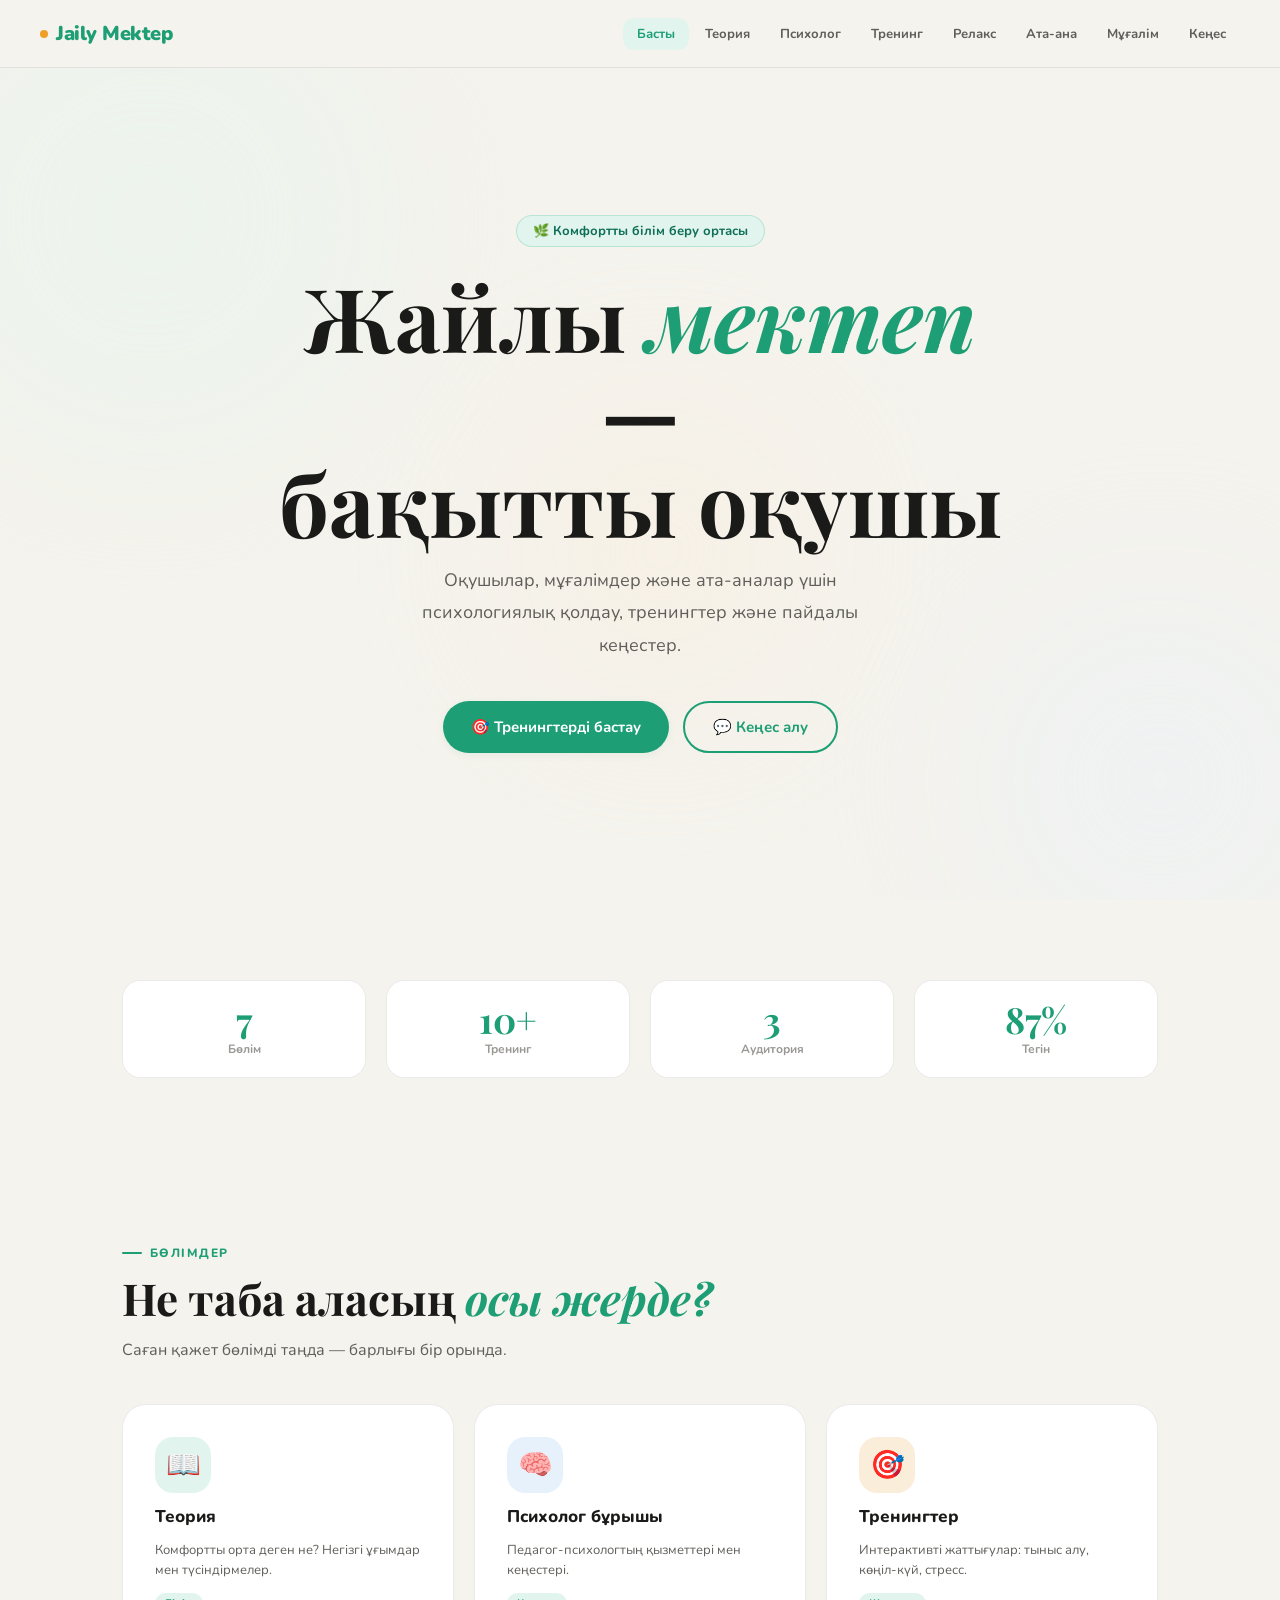
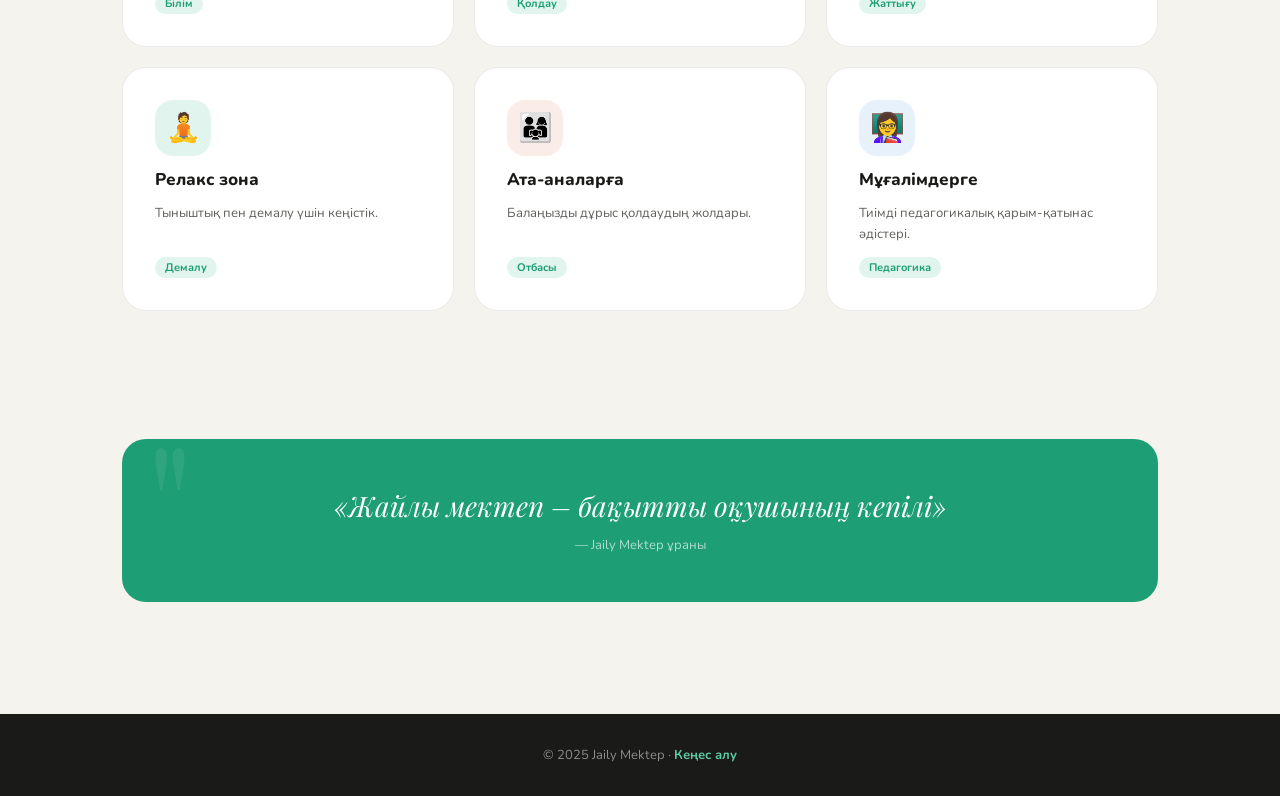
==== index.html @ 15afd7b7 "Add files via upload" ====
<!DOCTYPE html>
<html lang="kk">
<head>
  <meta charset="UTF-8"/>
  <meta name="viewport" content="width=device-width,initial-scale=1.0"/>
  <title>Jaily Mektep – Басты бет</title>
  <link rel="stylesheet" href="style.css"/>
</head>
<body class="page-fade-in">
<nav>
  <a href="index.html" class="logo">
    <div class="logo-dot"></div>
    Jaily Mektep
  </a>
  <div class="nav-links">
    <a href="index.html"    class="nav-link">Басты</a>
    <a href="theory.html"   class="nav-link">Теория</a>
    <a href="psych.html"    class="nav-link">Психолог</a>
    <a href="training.html" class="nav-link">Тренинг</a>
    <a href="relax.html"    class="nav-link">Релакс</a>
    <a href="parents.html"  class="nav-link">Ата-ана</a>
    <a href="teachers.html" class="nav-link">Мұғалім</a>
    <a href="contact.html"  class="nav-link">Кеңес</a>
  </div>
  <button class="nav-burger" aria-label="Menu">
    <span></span><span></span><span></span>
  </button>
</nav>

<div class="page-wrap">

  <!-- Hero -->
  <section class="hero">
    <div class="hero-bg">
      <div class="hero-blob hero-blob-1"></div>
      <div class="hero-blob hero-blob-2"></div>
      <div class="hero-blob hero-blob-3"></div>
    </div>
    <div class="hero-content">
      <div class="hero-badge">🌿 Комфортты білім беру ортасы</div>
      <h1>Жайлы <em>мектеп</em> —<br/>бақытты оқушы</h1>
      <p class="hero-sub">Оқушылар, мұғалімдер және ата-аналар үшін психологиялық қолдау, тренингтер және пайдалы кеңестер.</p>
      <div class="hero-cta">
        <a href="training.html" class="btn btn-primary">🎯 Тренингтерді бастау</a>
        <a href="contact.html"  class="btn btn-ghost">💬 Кеңес алу</a>
      </div>
    </div>
  </section>

  <!-- Stats -->
  <div class="section-sm">
    <div class="stat-row reveal">
      <div class="stat-box">
        <div class="stat-num" data-count="8" data-suffix="">8</div>
        <div class="stat-label">Бөлім</div>
      </div>
      <div class="stat-box">
        <div class="stat-num" data-count="12" data-suffix="+">12+</div>
        <div class="stat-label">Тренинг</div>
      </div>
      <div class="stat-box">
        <div class="stat-num" data-count="3" data-suffix="">3</div>
        <div class="stat-label">Аудитория</div>
      </div>
      <div class="stat-box">
        <div class="stat-num" data-count="100" data-suffix="%">100%</div>
        <div class="stat-label">Тегін</div>
      </div>
    </div>
  </div>

  <!-- Pages nav cards -->
  <div class="section">
    <div class="reveal">
      <div class="section-label">Бөлімдер</div>
      <h2 class="section-title">Не таба аласың <em>осы жерде?</em></h2>
      <p class="section-sub" style="margin-bottom: 2.5rem">Саған қажет бөлімді таңда — барлығы бір орында.</p>
    </div>
    <div class="grid-3">
      <a href="theory.html" class="nav-card reveal delay-1">
        <div class="nav-card-icon" style="background:#E1F5EE">📖</div>
        <h3>Теория</h3>
        <p>Комфортты орта деген не? Негізгі ұғымдар мен түсіндірмелер.</p>
        <span class="nav-card-tag">Білім</span>
      </a>
      <a href="psych.html" class="nav-card reveal delay-2">
        <div class="nav-card-icon" style="background:#E6F1FB">🧠</div>
        <h3>Психолог бұрышы</h3>
        <p>Педагог-психологтың қызметтері мен кеңестері.</p>
        <span class="nav-card-tag">Қолдау</span>
      </a>
      <a href="training.html" class="nav-card reveal delay-3">
        <div class="nav-card-icon" style="background:#FAEEDA">🎯</div>
        <h3>Тренингтер</h3>
        <p>Интерактивті жаттығулар: тыныс алу, көңіл-күй, стресс.</p>
        <span class="nav-card-tag">Жаттығу</span>
      </a>
      <a href="relax.html" class="nav-card reveal delay-1">
        <div class="nav-card-icon" style="background:#E1F5EE">🧘</div>
        <h3>Релакс зона</h3>
        <p>Тыныштық пен демалу үшін кеңістік.</p>
        <span class="nav-card-tag">Демалу</span>
      </a>
      <a href="parents.html" class="nav-card reveal delay-2">
        <div class="nav-card-icon" style="background:#FAECE7">👨‍👩‍👧</div>
        <h3>Ата-аналарға</h3>
        <p>Балаңызды дұрыс қолдаудың жолдары.</p>
        <span class="nav-card-tag">Отбасы</span>
      </a>
      <a href="teachers.html" class="nav-card reveal delay-3">
        <div class="nav-card-icon" style="background:#E6F1FB">👩‍🏫</div>
        <h3>Мұғалімдерге</h3>
        <p>Тиімді педагогикалық қарым-қатынас әдістері.</p>
        <span class="nav-card-tag">Педагогика</span>
      </a>
    </div>
  </div>

  <!-- Quote -->
  <div class="section-sm">
    <div class="quote-band reveal">
      <p>«Жайлы мектеп – бақытты оқушының кепілі»</p>
      <span>— Jaily Mektep ұраны</span>
    </div>
  </div>

</div>

<footer>
  <p>© 2025 Jaily Mektep · <a href="contact.html">Кеңес алу</a></p>
</footer>

<script src="script.js"></script>
</body>
</html>
---- style.css ----
@import url('https://fonts.googleapis.com/css2?family=Nunito:wght@400;500;700;800;900&family=Playfair+Display:ital,wght@0,700;1,600&display=swap');

*, *::before, *::after {
  box-sizing: border-box;
  margin: 0;
  padding: 0;
}

:root {
  --green:       #1D9E75;
  --green-dark:  #0F6E56;
  --green-light: #E1F5EE;
  --green-mid:   #5DCAA5;
  --blue:        #378ADD;
  --blue-light:  #E6F1FB;
  --amber:       #EF9F27;
  --amber-light: #FAEEDA;
  --coral:       #D85A30;
  --coral-light: #FAECE7;
  --text:        #1a1a18;
  --text2:       #5F5E5A;
  --text3:       #999894;
  --bg:          #F5F3ED;
  --card:        #ffffff;
  --border:      rgba(0,0,0,0.08);
  --shadow-sm:   0 2px 8px rgba(29,158,117,0.08);
  --shadow-md:   0 8px 32px rgba(29,158,117,0.12);
  --shadow-lg:   0 20px 60px rgba(29,158,117,0.16);
  --ease-spring: cubic-bezier(0.34,1.56,0.64,1);
  --ease-smooth: cubic-bezier(0.4,0,0.2,1);
}

html { scroll-behavior: smooth; }

body {
  font-family: 'Nunito', sans-serif;
  background: var(--bg);
  color: var(--text);
  min-height: 100vh;
  overflow-x: hidden;
}

/* ── Nav ── */
nav {
  position: fixed;
  top: 0; left: 0; right: 0;
  z-index: 1000;
  padding: 0 2.5rem;
  height: 68px;
  display: flex;
  align-items: center;
  justify-content: space-between;
  background: rgba(245,243,237,0.85);
  backdrop-filter: blur(20px);
  -webkit-backdrop-filter: blur(20px);
  border-bottom: 1px solid var(--border);
  transition: box-shadow 0.3s;
}
nav.scrolled { box-shadow: 0 4px 24px rgba(0,0,0,0.06); }

.logo {
  font-size: 20px;
  font-weight: 900;
  color: var(--green);
  text-decoration: none;
  letter-spacing: -0.5px;
  display: flex;
  align-items: center;
  gap: 8px;
}
.logo-dot {
  width: 8px; height: 8px;
  background: var(--amber);
  border-radius: 50%;
  animation: pulse-dot 2s ease-in-out infinite;
}
@keyframes pulse-dot {
  0%,100% { transform: scale(1); opacity:1; }
  50% { transform: scale(1.4); opacity:0.7; }
}

.nav-links {
  display: flex;
  align-items: center;
  gap: 2px;
}
.nav-link {
  position: relative;
  padding: 7px 14px;
  font-size: 13px;
  font-weight: 700;
  color: var(--text2);
  text-decoration: none;
  border-radius: 10px;
  transition: color 0.2s, background 0.2s;
  overflow: hidden;
}
.nav-link::before {
  content: '';
  position: absolute;
  inset: 0;
  background: var(--green-light);
  border-radius: 10px;
  transform: scaleX(0);
  transform-origin: left;
  transition: transform 0.25s var(--ease-smooth);
  z-index: -1;
}
.nav-link:hover::before,
.nav-link.active::before { transform: scaleX(1); }
.nav-link:hover,
.nav-link.active { color: var(--green); }

.nav-burger {
  display: none;
  flex-direction: column;
  gap: 5px;
  background: none;
  border: none;
  padding: 8px;
}
.nav-burger span {
  display: block;
  width: 22px; height: 2px;
  background: var(--text);
  border-radius: 2px;
  transition: transform 0.3s, opacity 0.3s;
}

/* ── Page Wrapper ── */
.page-wrap {
  padding-top: 68px;
  min-height: 100vh;
}

/* ── Reveal Animations ── */
.reveal {
  opacity: 0;
  transform: translateY(28px);
  transition: opacity 0.6s var(--ease-smooth), transform 0.6s var(--ease-smooth);
}
.reveal.visible { opacity: 1; transform: none; }
.reveal-left {
  opacity: 0;
  transform: translateX(-32px);
  transition: opacity 0.6s var(--ease-smooth), transform 0.6s var(--ease-smooth);
}
.reveal-left.visible { opacity: 1; transform: none; }
.reveal-right {
  opacity: 0;
  transform: translateX(32px);
  transition: opacity 0.6s var(--ease-smooth), transform 0.6s var(--ease-smooth);
}
.reveal-right.visible { opacity: 1; transform: none; }
.delay-1 { transition-delay: 0.1s; }
.delay-2 { transition-delay: 0.2s; }
.delay-3 { transition-delay: 0.3s; }
.delay-4 { transition-delay: 0.4s; }
.delay-5 { transition-delay: 0.5s; }

/* ── Hero ── */
.hero {
  position: relative;
  min-height: calc(100vh - 68px);
  display: flex;
  align-items: center;
  justify-content: center;
  text-align: center;
  overflow: hidden;
  padding: 4rem 2rem;
}
.hero-bg {
  position: absolute;
  inset: 0;
  z-index: 0;
}
.hero-blob {
  position: absolute;
  border-radius: 50%;
  filter: blur(80px);
  opacity: 0.35;
  animation: float-blob 8s ease-in-out infinite;
}
.hero-blob-1 {
  width: 500px; height: 500px;
  background: var(--green-light);
  top: -100px; left: -100px;
  animation-delay: 0s;
}
.hero-blob-2 {
  width: 400px; height: 400px;
  background: var(--blue-light);
  bottom: -80px; right: -80px;
  animation-delay: 3s;
}
.hero-blob-3 {
  width: 300px; height: 300px;
  background: var(--amber-light);
  top: 40%; left: 40%;
  animation-delay: 6s;
}
@keyframes float-blob {
  0%,100% { transform: translate(0,0) scale(1); }
  33% { transform: translate(20px,-20px) scale(1.05); }
  66% { transform: translate(-15px,15px) scale(0.97); }
}
.hero-content { position: relative; z-index: 1; max-width: 760px; }

.hero-badge {
  display: inline-flex;
  align-items: center;
  gap: 6px;
  background: var(--green-light);
  color: var(--green-dark);
  border: 1px solid rgba(29,158,117,0.2);
  border-radius: 50px;
  padding: 6px 16px;
  font-size: 13px;
  font-weight: 700;
  margin-bottom: 1.5rem;
  animation: fade-in-down 0.6s var(--ease-spring) both;
}
@keyframes fade-in-down {
  from { opacity:0; transform: translateY(-16px); }
  to   { opacity:1; transform: translateY(0); }
}

.hero h1 {
  font-family: 'Playfair Display', serif;
  font-size: clamp(48px,8vw,88px);
  line-height: 1.05;
  color: var(--text);
  margin-bottom: 1rem;
  animation: fade-in-up 0.7s 0.1s var(--ease-spring) both;
}
.hero h1 em {
  font-style: italic;
  color: var(--green);
}
@keyframes fade-in-up {
  from { opacity:0; transform: translateY(24px); }
  to   { opacity:1; transform: translateY(0); }
}

.hero-sub {
  font-size: clamp(15px,2vw,18px);
  color: var(--text2);
  max-width: 520px;
  margin: 0 auto 2.5rem;
  line-height: 1.8;
  animation: fade-in-up 0.7s 0.2s var(--ease-spring) both;
}

.hero-cta {
  display: flex;
  gap: 14px;
  justify-content: center;
  flex-wrap: wrap;
  animation: fade-in-up 0.7s 0.3s var(--ease-spring) both;
}

/* ── Buttons ── */
.btn {
  display: inline-flex;
  align-items: center;
  gap: 8px;
  padding: 14px 28px;
  border-radius: 50px;
  font-size: 15px;
  font-weight: 700;
  font-family: 'Nunito', sans-serif;
  text-decoration: none;
  border: none;
  transition: transform 0.25s var(--ease-spring), box-shadow 0.25s, background 0.2s;
  position: relative;
  overflow: hidden;
}
.btn::after {
  content: '';
  position: absolute;
  inset: 0;
  background: rgba(255,255,255,0.15);
  opacity: 0;
  transition: opacity 0.2s;
}
.btn:hover::after { opacity: 1; }
.btn:hover { transform: translateY(-3px); box-shadow: var(--shadow-md); }
.btn:active { transform: translateY(0) scale(0.97); }

.btn-primary { background: var(--green); color: #fff; box-shadow: var(--shadow-sm); }
.btn-primary:hover { background: var(--green-dark); }
.btn-ghost {
  background: transparent;
  color: var(--green);
  border: 2px solid var(--green);
}
.btn-ghost:hover { background: var(--green-light); }
.btn-sm { padding: 9px 20px; font-size: 13px; }

/* ── Cards ── */
.card {
  background: var(--card);
  border-radius: 20px;
  border: 1px solid var(--border);
  padding: 1.5rem;
  transition: transform 0.3s var(--ease-spring), box-shadow 0.3s;
  position: relative;
  overflow: hidden;
}
.card::before {
  content: '';
  position: absolute;
  top: 0; left: 0; right: 0;
  height: 3px;
  background: linear-gradient(90deg, var(--green), var(--green-mid));
  transform: scaleX(0);
  transform-origin: left;
  transition: transform 0.35s var(--ease-smooth);
}
.card:hover { transform: translateY(-6px); box-shadow: var(--shadow-md); }
.card:hover::before { transform: scaleX(1); }

.card-icon {
  width: 52px; height: 52px;
  border-radius: 16px;
  display: flex;
  align-items: center;
  justify-content: center;
  font-size: 24px;
  margin-bottom: 1rem;
  transition: transform 0.3s var(--ease-spring);
}
.card:hover .card-icon { transform: scale(1.12) rotate(-4deg); }

/* ── Section Layout ── */
.section {
  padding: 5rem 2rem;
  max-width: 1100px;
  margin: 0 auto;
}
.section-sm { padding: 3rem 2rem; max-width: 1100px; margin: 0 auto; }

.section-label {
  display: inline-flex;
  align-items: center;
  gap: 8px;
  font-size: 12px;
  font-weight: 800;
  letter-spacing: 0.12em;
  text-transform: uppercase;
  color: var(--green);
  margin-bottom: 0.75rem;
}
.section-label::before {
  content: '';
  display: block;
  width: 20px; height: 2px;
  background: var(--green);
  border-radius: 2px;
}

.section-title {
  font-family: 'Playfair Display', serif;
  font-size: clamp(28px, 4vw, 44px);
  line-height: 1.15;
  color: var(--text);
  margin-bottom: 0.75rem;
}
.section-title em { font-style: italic; color: var(--green); }

.section-sub {
  font-size: 16px;
  color: var(--text2);
  max-width: 540px;
  line-height: 1.75;
}

.grid-3 { display: grid; grid-template-columns: repeat(auto-fit, minmax(260px, 1fr)); gap: 20px; }
.grid-2 { display: grid; grid-template-columns: repeat(auto-fit, minmax(300px, 1fr)); gap: 20px; }
.grid-4 { display: grid; grid-template-columns: repeat(auto-fit, minmax(200px, 1fr)); gap: 16px; }

/* ── Nav Cards (home page) ── */
.nav-card {
  background: var(--card);
  border-radius: 24px;
  border: 1px solid var(--border);
  padding: 2rem;
  text-decoration: none;
  color: var(--text);
  display: flex;
  flex-direction: column;
  gap: 12px;
  position: relative;
  overflow: hidden;
  transition: transform 0.3s var(--ease-spring), box-shadow 0.3s;
}
.nav-card::after {
  content: '→';
  position: absolute;
  bottom: 1.5rem;
  right: 1.5rem;
  font-size: 20px;
  color: var(--green);
  opacity: 0;
  transform: translateX(-8px);
  transition: opacity 0.25s, transform 0.25s var(--ease-spring);
}
.nav-card:hover { transform: translateY(-8px); box-shadow: var(--shadow-lg); }
.nav-card:hover::after { opacity: 1; transform: translateX(0); }

.nav-card-icon {
  width: 56px; height: 56px;
  border-radius: 18px;
  display: flex;
  align-items: center;
  justify-content: center;
  font-size: 28px;
  transition: transform 0.35s var(--ease-spring);
}
.nav-card:hover .nav-card-icon { transform: scale(1.15) rotate(-6deg); }

.nav-card h3 {
  font-size: 17px;
  font-weight: 800;
  color: var(--text);
}
.nav-card p {
  font-size: 13px;
  color: var(--text2);
  line-height: 1.6;
}
.nav-card-tag {
  display: inline-block;
  padding: 3px 10px;
  border-radius: 50px;
  font-size: 11px;
  font-weight: 700;
  background: var(--green-light);
  color: var(--green);
  margin-top: auto;
  width: fit-content;
}

/* ── Quote ── */
.quote-band {
  background: var(--green);
  border-radius: 24px;
  padding: 3rem 2.5rem;
  text-align: center;
  position: relative;
  overflow: hidden;
}
.quote-band::before {
  content: '"';
  position: absolute;
  top: -20px; left: 24px;
  font-family: 'Playfair Display', serif;
  font-size: 160px;
  color: rgba(255,255,255,0.08);
  line-height: 1;
}
.quote-band p {
  font-family: 'Playfair Display', serif;
  font-size: clamp(20px,3vw,28px);
  font-style: italic;
  color: #fff;
  position: relative;
  z-index: 1;
}
.quote-band span {
  display: block;
  font-family: 'Nunito', sans-serif;
  font-size: 13px;
  font-style: normal;
  color: rgba(255,255,255,0.65);
  margin-top: 12px;
}

/* ── Tip Box ── */
.tip {
  background: var(--amber-light);
  border-left: 4px solid var(--amber);
  border-radius: 0 16px 16px 0;
  padding: 1.25rem 1.5rem;
  font-size: 14px;
  color: var(--text2);
  line-height: 1.7;
}
.tip strong { color: var(--text); }

/* ── List Items ── */
.dot-list { display: flex; flex-direction: column; gap: 10px; }
.dot-item {
  display: flex;
  align-items: flex-start;
  gap: 12px;
  font-size: 14px;
  color: var(--text2);
  line-height: 1.6;
}
.dot {
  width: 8px; height: 8px;
  border-radius: 50%;
  background: var(--green);
  flex-shrink: 0;
  margin-top: 6px;
  transition: transform 0.3s var(--ease-spring);
}
.dot-item:hover .dot { transform: scale(1.8); }

/* ── Steps ── */
.steps-list { display: flex; flex-direction: column; gap: 12px; }
.step-item {
  display: flex;
  align-items: center;
  gap: 14px;
  padding: 12px 16px;
  background: var(--green-light);
  border-radius: 14px;
  font-size: 14px;
  color: var(--text2);
  font-weight: 600;
  transition: transform 0.25s var(--ease-spring), background 0.2s;
}
.step-item:hover { transform: translateX(6px); background: #c5eedd; }
.step-num {
  width: 28px; height: 28px;
  background: var(--green);
  color: #fff;
  border-radius: 50%;
  display: flex;
  align-items: center;
  justify-content: center;
  font-size: 13px;
  font-weight: 800;
  flex-shrink: 0;
}

/* ── Mood Picker ── */
.mood-grid {
  display: flex;
  gap: 12px;
  flex-wrap: wrap;
  margin-top: 1rem;
}
.mood-btn {
  font-size: 32px;
  width: 62px; height: 62px;
  display: flex;
  align-items: center;
  justify-content: center;
  border-radius: 18px;
  border: 2px solid transparent;
  background: var(--bg);
  transition: transform 0.25s var(--ease-spring), border-color 0.2s, background 0.2s;
}
.mood-btn:hover { transform: scale(1.2) rotate(-5deg); }
.mood-btn.active {
  border-color: var(--green);
  background: var(--green-light);
  transform: scale(1.15);
}
.mood-result {
  margin-top: 1rem;
  padding: 1rem 1.25rem;
  background: var(--green-light);
  border-radius: 14px;
  font-size: 14px;
  color: var(--green-dark);
  font-weight: 600;
  display: none;
  animation: slide-in 0.35s var(--ease-spring);
}
.mood-result.show { display: block; }
@keyframes slide-in {
  from { opacity:0; transform: translateY(10px); }
  to   { opacity:1; transform: none; }
}

/* ── Breathing Exercise ── */
.breath-circle {
  width: 160px; height: 160px;
  border-radius: 50%;
  background: var(--green-light);
  border: 3px solid var(--green-mid);
  display: flex;
  align-items: center;
  justify-content: center;
  margin: 2rem auto;
  font-size: 16px;
  font-weight: 700;
  color: var(--green-dark);
  transition: transform 0.1s;
  position: relative;
}
.breath-circle::before {
  content: '';
  position: absolute;
  inset: -8px;
  border-radius: 50%;
  border: 2px solid var(--green-mid);
  opacity: 0.4;
  animation: ripple-ring 3s ease-in-out infinite;
}
@keyframes ripple-ring {
  0%,100% { transform: scale(1); opacity: 0.4; }
  50% { transform: scale(1.12); opacity: 0; }
}
.breath-circle.inhale {
  animation: breath-in 4s ease-in-out forwards;
}
.breath-circle.hold {
  animation: breath-hold 0.5s ease forwards;
  transform: scale(1.35);
}
.breath-circle.exhale {
  animation: breath-out 4s ease-in-out forwards;
}
@keyframes breath-in  { to { transform: scale(1.35); background: #b5e7d2; } }
@keyframes breath-hold { to { transform: scale(1.35); } }
@keyframes breath-out { from { transform: scale(1.35); } to { transform: scale(1); background: var(--green-light); } }

.breath-controls { text-align: center; }
.breath-phase {
  font-size: 13px;
  color: var(--text3);
  margin-top: 8px;
  height: 20px;
  text-align: center;
}

/* ── Stress Tags ── */
.tag-cloud { display: flex; flex-wrap: wrap; gap: 10px; margin-top: 1rem; }
.tag {
  padding: 9px 18px;
  background: var(--blue-light);
  color: var(--blue);
  border: 1px solid rgba(55,138,221,0.25);
  border-radius: 50px;
  font-size: 14px;
  font-weight: 700;
  transition: background 0.2s, color 0.2s, transform 0.25s var(--ease-spring);
}
.tag:hover { transform: translateY(-3px); }
.tag.selected { background: var(--blue); color: #fff; transform: scale(1.05); }

/* ── Counter / Stats ── */
.stat-row { display: flex; gap: 20px; flex-wrap: wrap; margin: 2rem 0; }
.stat-box {
  flex: 1;
  min-width: 120px;
  background: var(--card);
  border-radius: 18px;
  border: 1px solid var(--border);
  padding: 1.25rem;
  text-align: center;
  transition: transform 0.3s var(--ease-spring);
}
.stat-box:hover { transform: translateY(-4px); }
.stat-num {
  font-family: 'Playfair Display', serif;
  font-size: 36px;
  font-weight: 700;
  color: var(--green);
  line-height: 1;
}
.stat-label { font-size: 12px; color: var(--text3); margin-top: 4px; font-weight: 700; }

/* ── Comparison (parents) ── */
.compare-grid {
  display: grid;
  grid-template-columns: 1fr 1fr;
  gap: 20px;
}
.compare-col {
  border-radius: 20px;
  padding: 1.5rem;
  border: 1px solid var(--border);
  background: var(--card);
}
.compare-col.good { border-top: 4px solid var(--green); }
.compare-col.bad  { border-top: 4px solid var(--coral); }
.compare-col h3 { font-size: 15px; font-weight: 800; margin-bottom: 1rem; }
.compare-item {
  display: flex;
  align-items: center;
  gap: 10px;
  padding: 10px 0;
  font-size: 14px;
  color: var(--text2);
  border-bottom: 1px solid var(--border);
  transition: transform 0.2s var(--ease-spring), color 0.2s;
}
.compare-item:last-child { border-bottom: none; }
.compare-item:hover { transform: translateX(5px); color: var(--text); }
.ci-icon { font-size: 16px; flex-shrink: 0; }

/* ── Phrases ── */
.phrase-card {
  background: linear-gradient(135deg, var(--green-light), rgba(225,245,238,0.4));
  border: 1px solid rgba(29,158,117,0.15);
  border-radius: 16px;
  padding: 1rem 1.5rem;
  font-family: 'Playfair Display', serif;
  font-size: 17px;
  font-style: italic;
  color: var(--green-dark);
  transition: transform 0.3s var(--ease-spring), box-shadow 0.3s;
}
.phrase-card:hover { transform: translateX(8px); box-shadow: var(--shadow-sm); }

/* ── Example blocks (teachers) ── */
.example-block {
  background: var(--bg);
  border-radius: 16px;
  padding: 1rem 1.25rem;
  margin-top: 1rem;
  display: flex;
  flex-direction: column;
  gap: 8px;
}
.ex-row {
  display: flex;
  align-items: flex-start;
  gap: 10px;
  font-size: 14px;
  color: var(--text2);
  padding: 8px 10px;
  border-radius: 10px;
  transition: background 0.2s;
}
.ex-row:hover { background: rgba(0,0,0,0.04); }
.ex-icon { font-size: 16px; flex-shrink: 0; margin-top: 1px; }

/* ── Contact Form ── */
.contact-wrap {
  max-width: 600px;
  margin: 0 auto;
}
.form-card {
  background: var(--card);
  border-radius: 24px;
  padding: 2.5rem;
  border: 1px solid var(--border);
  box-shadow: var(--shadow-sm);
}
.form-group { margin-bottom: 1.25rem; }
.form-group label {
  display: block;
  font-size: 13px;
  font-weight: 700;
  color: var(--text2);
  margin-bottom: 7px;
  letter-spacing: 0.03em;
}
.form-group input,
.form-group textarea,
.form-group select {
  width: 100%;
  padding: 13px 16px;
  border-radius: 14px;
  border: 1.5px solid rgba(0,0,0,0.1);
  font-family: 'Nunito', sans-serif;
  font-size: 15px;
  color: var(--text);
  background: var(--bg);
  outline: none;
  transition: border-color 0.25s, box-shadow 0.25s, transform 0.2s;
}
.form-group input:focus,
.form-group textarea:focus,
.form-group select:focus {
  border-color: var(--green);
  box-shadow: 0 0 0 4px rgba(29,158,117,0.1);
  transform: translateY(-1px);
}
.form-group textarea { height: 140px; resize: none; }
.submit-btn {
  width: 100%;
  padding: 15px;
  background: var(--green);
  color: #fff;
  border: none;
  border-radius: 50px;
  font-size: 16px;
  font-weight: 800;
  font-family: 'Nunito', sans-serif;
  transition: background 0.2s, transform 0.25s var(--ease-spring), box-shadow 0.25s;
}
.submit-btn:hover { background: var(--green-dark); transform: translateY(-3px); box-shadow: var(--shadow-md); }
.submit-btn:active { transform: scale(0.97); }
.anon-note {
  text-align: center;
  font-size: 13px;
  color: var(--text3);
  margin-top: 12px;
}
.success-msg {
  display: none;
  margin-top: 1.25rem;
  background: var(--green-light);
  border-radius: 14px;
  padding: 14px 20px;
  text-align: center;
  font-size: 15px;
  font-weight: 700;
  color: var(--green-dark);
  animation: slide-in 0.35s var(--ease-spring);
}
.success-msg.show { display: block; }

/* ── Page Transition ── */
.page-fade-in {
  animation: page-in 0.5s var(--ease-smooth) both;
}
@keyframes page-in {
  from { opacity: 0; transform: translateY(12px); }
  to   { opacity: 1; transform: none; }
}

/* ── Footer ── */
footer {
  background: var(--text);
  color: rgba(255,255,255,0.5);
  text-align: center;
  padding: 2rem;
  font-size: 13px;
  margin-top: 4rem;
}
footer a {
  color: var(--green-mid);
  text-decoration: none;
  font-weight: 700;
}

/* ── Responsive ── */
@media (max-width: 768px) {
  nav { padding: 0 1.25rem; }
  .nav-links { display: none; position: fixed; inset: 68px 0 0 0; background: var(--bg); flex-direction: column; align-items: center; justify-content: center; gap: 8px; }
  .nav-links.open { display: flex; }
  .nav-link { font-size: 18px; padding: 12px 24px; }
  .nav-burger { display: flex; }
  .compare-grid { grid-template-columns: 1fr; }
  .section { padding: 3rem 1.25rem; }
  .hero h1 { font-size: 40px; }
  *, a, button { cursor: auto !important; }
}
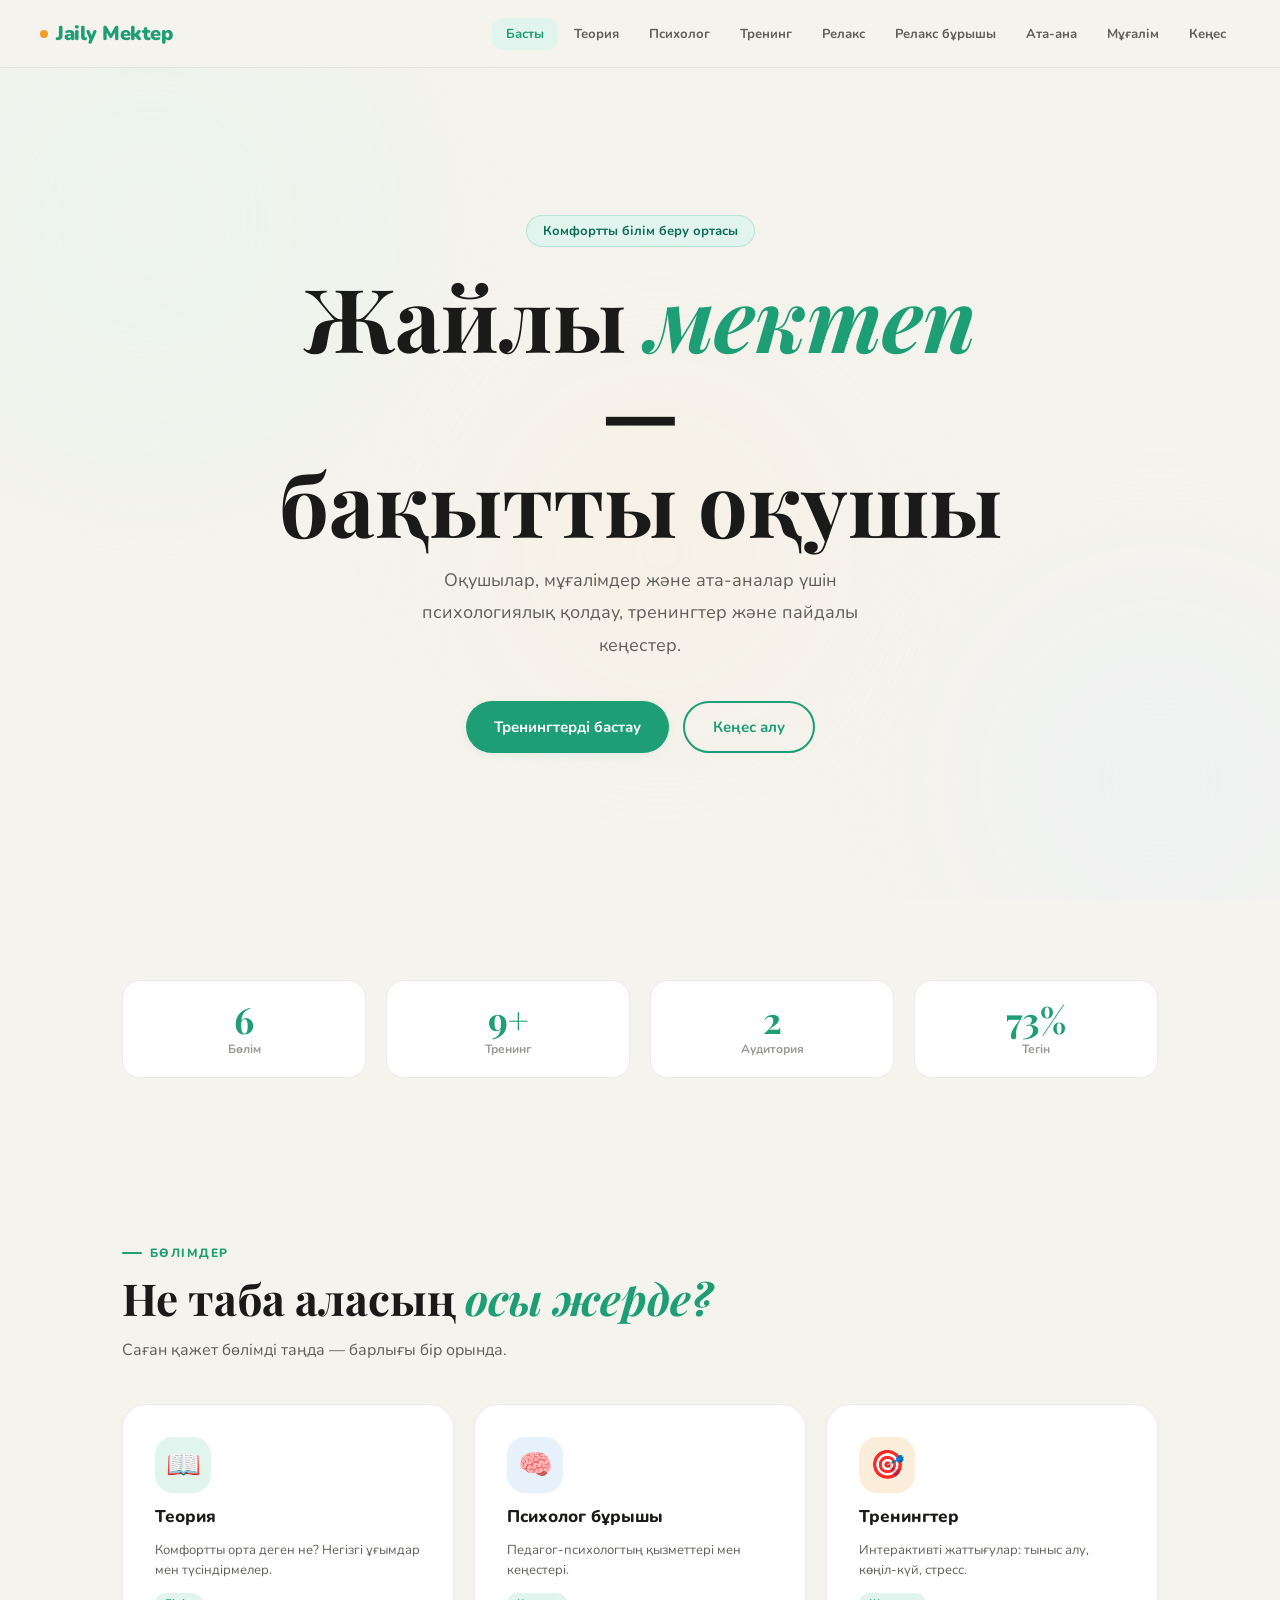
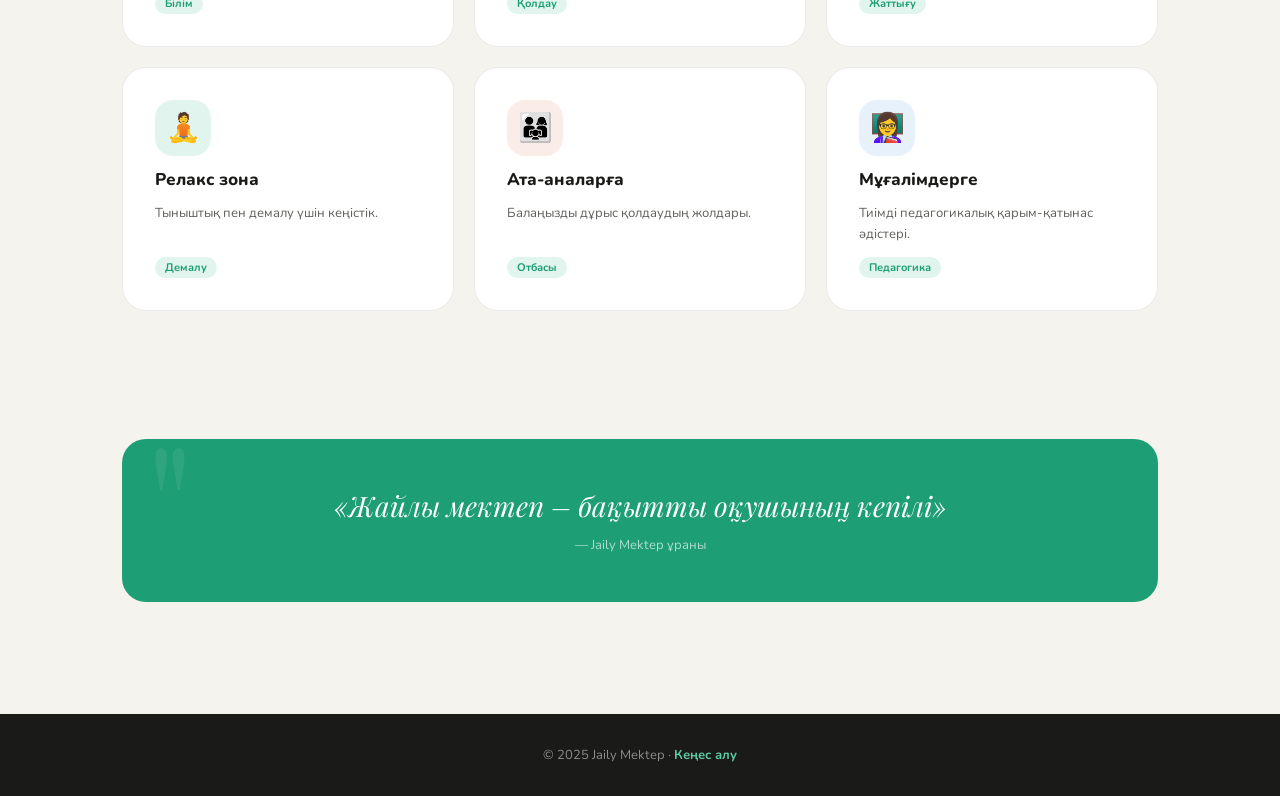
==== commit c523024e: "Add files via upload" ====
--- a/index.html
+++ b/index.html
@@ -7,6 +7,10 @@
   <link rel="stylesheet" href="style.css"/>
 </head>
 <body class="page-fade-in">
+
+<div id="cursor"></div>
+<div id="cursor-ring"></div>
+
 <nav>
   <a href="index.html" class="logo">
     <div class="logo-dot"></div>
@@ -17,7 +21,8 @@
     <a href="theory.html"   class="nav-link">Теория</a>
     <a href="psych.html"    class="nav-link">Психолог</a>
     <a href="training.html" class="nav-link">Тренинг</a>
-    <a href="relax.html"    class="nav-link">Релакс</a>
+    <a href="relax.html"      class="nav-link">Релакс</a>
+    <a href="relaxcorner.html" class="nav-link">Релакс бұрышы</a>
     <a href="parents.html"  class="nav-link">Ата-ана</a>
     <a href="teachers.html" class="nav-link">Мұғалім</a>
     <a href="contact.html"  class="nav-link">Кеңес</a>
@@ -37,12 +42,12 @@
       <div class="hero-blob hero-blob-3"></div>
     </div>
     <div class="hero-content">
-      <div class="hero-badge">🌿 Комфортты білім беру ортасы</div>
+      <div class="hero-badge">Комфортты білім беру ортасы</div>
       <h1>Жайлы <em>мектеп</em> —<br/>бақытты оқушы</h1>
       <p class="hero-sub">Оқушылар, мұғалімдер және ата-аналар үшін психологиялық қолдау, тренингтер және пайдалы кеңестер.</p>
       <div class="hero-cta">
-        <a href="training.html" class="btn btn-primary">🎯 Тренингтерді бастау</a>
-        <a href="contact.html"  class="btn btn-ghost">💬 Кеңес алу</a>
+        <a href="training.html" class="btn btn-primary">Тренингтерді бастау</a>
+        <a href="contact.html"  class="btn btn-ghost">Кеңес алу</a>
       </div>
     </div>
   </section>
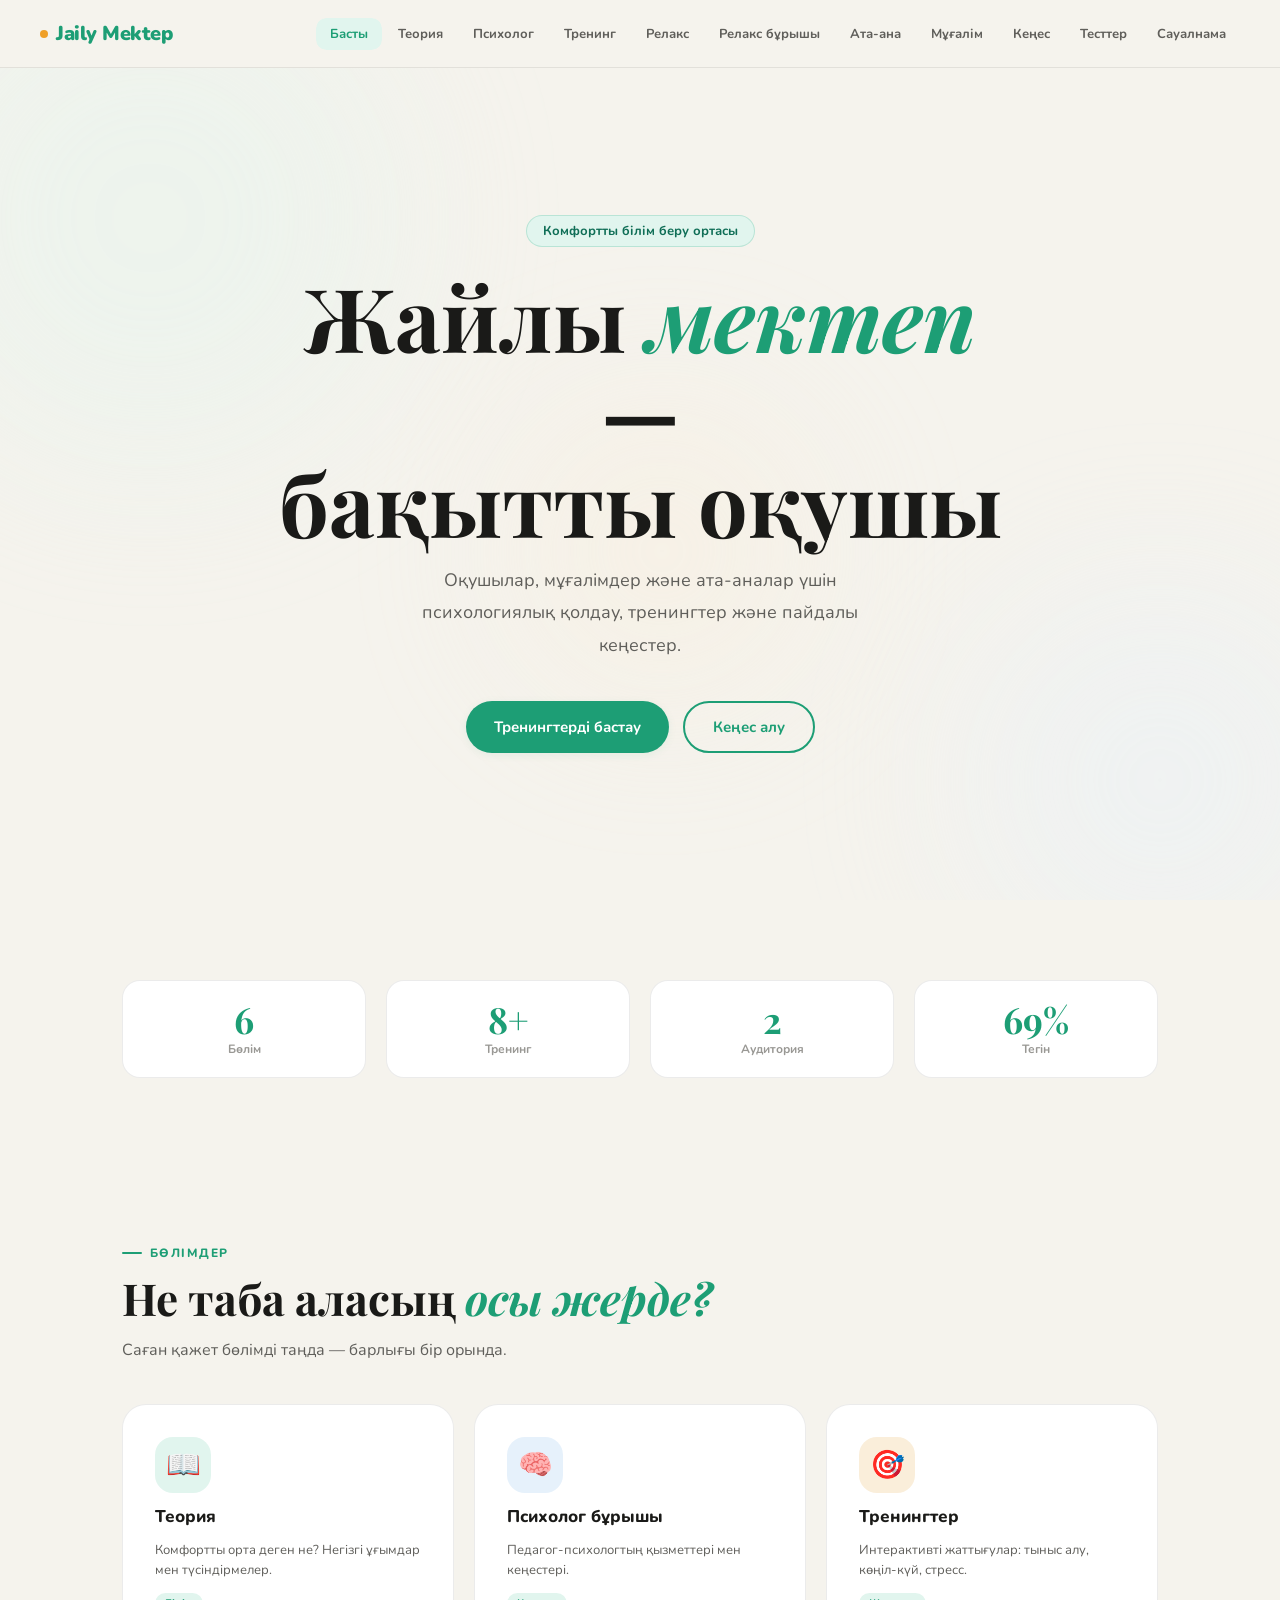
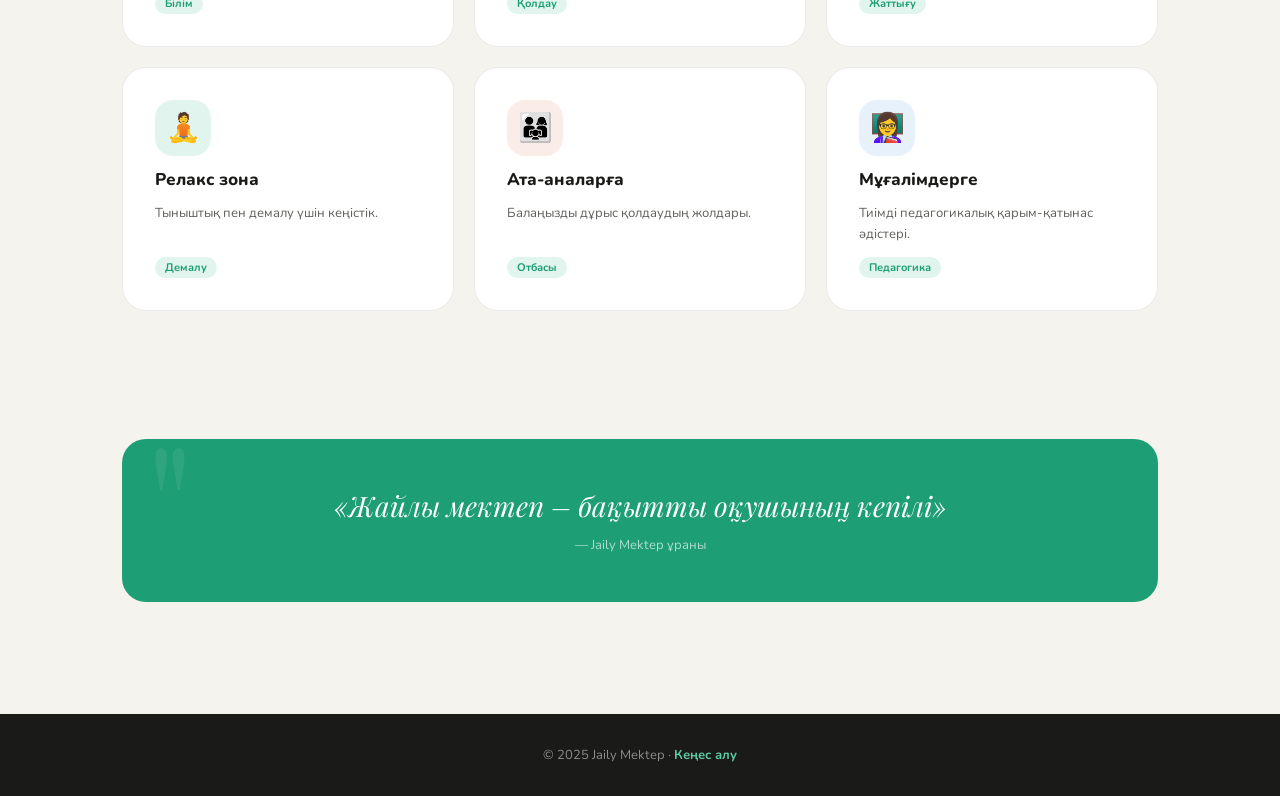
==== commit 57cbb149: "Add files via upload" ====
--- a/index.html
+++ b/index.html
@@ -26,6 +26,8 @@
     <a href="parents.html"  class="nav-link">Ата-ана</a>
     <a href="teachers.html" class="nav-link">Мұғалім</a>
     <a href="contact.html"  class="nav-link">Кеңес</a>
+    <a href="tests.html" class="nav-link">Тесттер</a>
+    <a href="survey.html"   class="nav-link">Сауалнама</a>
   </div>
   <button class="nav-burger" aria-label="Menu">
     <span></span><span></span><span></span>
